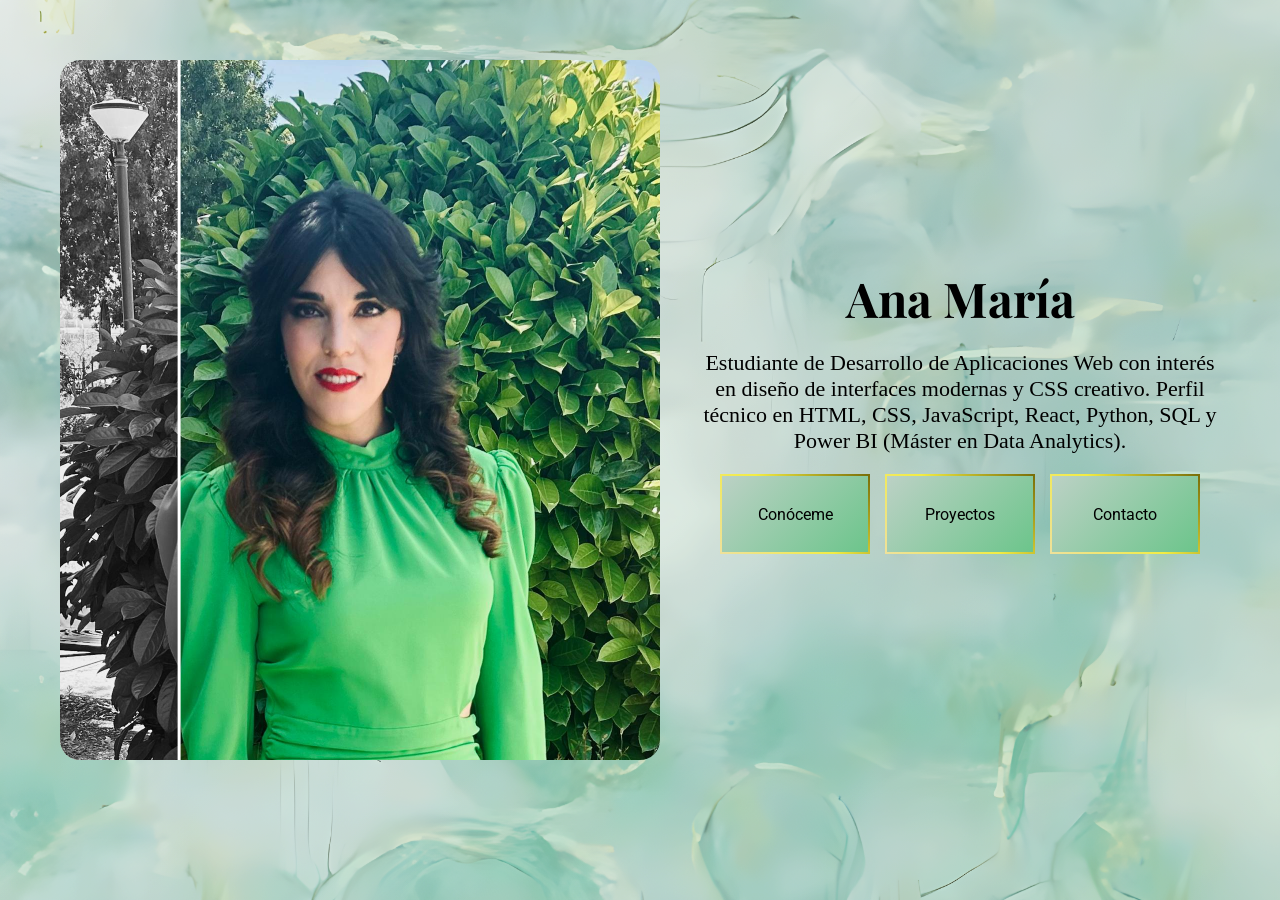
==== index.html @ 1379fe41 "my porfolio" ====
<!DOCTYPE html>
<html lang="es">
  <head>
    <meta charset="UTF-8" />
    <meta name="viewport" content="width=device-width, initial-scale=1.0" />
    <title>Mi Porfolio</title>

    <link rel="preconnect" href="https://fonts.googleapis.com" />
    <link
      href="https://fonts.googleapis.com/css2?family=Roboto:wght@400;700&family=Playfair+Display:wght@700&display=swap"
      rel="stylesheet"
    />

    <link
      rel="stylesheet"
      href="https://cdnjs.cloudflare.com/ajax/libs/font-awesome/6.5.0/css/all.min.css"
    />
    <link rel="stylesheet" href="css/style.css" />
  </head>
  <body>
    <section class="section home">
      <header>
        <div class="sub-header">
          <div class="img-wrapper">
            <img src="img/yo.jpeg" class="Ana-Maria" />
          </div>
          <div class="header-text">
            <h1>Ana María</h1>
            <p>
              Estudiante de Desarrollo de Aplicaciones Web con interés en diseño
              de interfaces modernas y CSS creativo. Perfil técnico en HTML,
              CSS, JavaScript, React, Python, SQL y Power BI (Máster en Data
              Analytics).
            </p>

            <div class="header-buttons">
             <a href="about.html" class="nav-button">Conóceme</a>
             <a href="projects.html" class="nav-button">Proyectos</a>
            <a href="contact.html" class="nav-button">Contacto</a>
            </div>

          </div>
        </div>
      </header>
    </section>

    

    
</html>
---- css/style.css ----
*{
    margin:0;
    padding: 0;
    box-sizing: border-box;
    
}

body {
  font-family: 'Roboto', sans-serif;
  background-image: url("../img/fondo.png");
  background-size: cover;
  background-repeat: no-repeat;
  background-position: center;
  
}

.section {
  display:block;    
  min-height: 100vh; 
  width: 100%;
  padding: 40px;
  box-sizing: border-box;
}

.home {
  position:relative;
  overflow: hidden;
  z-index: 0;      
}

.home::before {
  content: "";
  position: absolute;
  inset: 0;
  background: linear-gradient(120deg, #bcd1c5, #378f56, #91b68f);
  background-size: 300% 300%;
  mix-blend-mode: overlay;
  opacity: 0.3;
  animation: gradientMove 10s ease infinite;
  z-index:-1;
  pointer-events: none;
}

@keyframes gradientMove {
  0% { background-position: 0% 50%; }
  50% { background-position: 100% 50%; }
  100% { background-position: 0% 50%; }
}


.sub-header{
  min-height: 50vh;
  display: flex;
  flex-wrap: wrap;
  align-items: center;
  gap:40px;
  padding: 20px;
}

.img-wrapper {
  position: relative;
  width: 600px;
  height: 700px;
  border-radius: 20px;
  overflow: hidden;
  cursor: pointer;
}

.img-wrapper img {
  width: 100%;
  height: 100%;
  object-fit: cover;
  
}


.img-wrapper::before {
  content: "";
  position: absolute;
  top: 0;
  left: 0;
  width: 20%;       
  height: 100%;
  background-color: white; 
  mix-blend-mode: saturation; 
  filter: grayscale(100%);
  pointer-events: none; 
  z-index: 1;

 
}


.img-wrapper::after {
  content: "";
  position: absolute;
  top: 0;
  left: 20%;
  transform: translateX(-80%);
  width: 3px;
  height: 100%;
  background-color: white;
  z-index: 2;
  transition:left 0.5s ease;
}

.img-wrapper:hover::before {
  width: 80%; 
}

.img-wrapper:hover::after {
  left: 80%; 
}

.sub-header h1 {
  font-family: 'Playfair Display', serif;
  font-size: 3rem;
  margin-bottom: 20px;
  width: 100%;
  animation: titleAnimation 1.5s ease forwards;
  text-align: center;
}


.header-text{
    flex:1;
    display:flex;
    flex-direction: column;
    justify-content: center;
    align-items: center; 
}



@keyframes titleAnimation {
  from {
    opacity: 0;
    transform: translateY(20px);
  }
  to {
    opacity: 1;
    transform: translateY(0);
  }
}

.sub-header p{
    font-family:'Times New Roman', Times, serif;
    font-size: 22px;
    line-height: 26px;
    animation:pAnimation 1.5s ease forwards;
    text-align: center;
    
}

@keyframes pAnimation{
    from{
        opacity: 0;
        transform: translateY(20px);
    }

    to{
        opacity: 1;
        transform: translateY(0);
    }
}

.header-buttons{

  display: flex;
  justify-content: center; 
  gap: 15px;
  margin-top: 20px; 

}

.nav-button {
  width: 150px;
  height: 80px;
  border-radius: 6px;
  display: flex;
  align-items: center;
  justify-content: center;

  font-size: 16px;
  font-family: 'Roboto', sans-serif;

  text-decoration: none;
  color: #000;
  cursor: pointer;
  border: 2px solid rgb(169, 148, 24);
  border-image-slice: 1;
  border-image-source: linear-gradient(45deg, rgb(238, 225, 155), rgb(242, 236, 68), rgb(121, 110, 9));


  background: linear-gradient(135deg, #bcd1c5, #6cc58b);
  transition: background 0.3s ease, transform 0.2s ease;
}



.nav-button:hover {
  background: linear-gradient(135deg, #507050, #033116);
  transform: translateY(-4px);
}

.nav-button:active {
  transform: scale(0.97);
}

.nav-button:focus {
  outline: 3px solid #095c31;
}


.personal-information{
    width: 900px;
    margin:0 auto
}

.personal-information h2{
    text-align: center;
    font-size: 40px;
    

}

.personal-information p{
    display:flex;
    justify-content: center;
    text-align: justify;
    font-family: system-ui, -apple-system, BlinkMacSystemFont, 'Segoe UI', Roboto, Oxygen, Ubuntu, Cantarell, 'Open Sans', 'Helvetica Neue', sans-serif;
    font-size: 22px;
    line-height: 34px;


}


 
 .lenguage {
  width: 100%;
  overflow: hidden;     
  padding: 20px 0;
  margin-top: 30px;
 
 
}

.scroll {
  display: flex;
  width: max-content;     
  gap: 40px;
  animation: scroll 15s linear infinite; 
}

.scroll img {
  width: 80px;
  height: 80px;
  flex-shrink: 0; 
  border-radius: 6px;        
}

@keyframes scroll {
  0% {
    transform: translateX(0);        
  }
  100% {
    transform: translateX(-50%);      
  }
}

.cards{
    display:flex;
    flex-wrap: wrap;
    gap:30px;
    justify-content: center;
    
   
}



.projects h2{
    text-align: center;
    font-size: 40px;
}

.projects h3 {
  text-align: center;
  font-family: 'Playfair Display', serif;
}

.cards button {
  display: flex;
  flex-direction: column;
  align-items: center;
  width: 250px;
  margin-top: 50px; 
  border: 1px solid rgb(224, 232, 114);
  border-radius: 16px;
  background:linear-gradient(135deg,
    rgb(232, 245, 236),
    rgb(194, 245, 210));
  padding:1.5rem;
  cursor:pointer;

  animation: fadeUp 1s ease forwards, gradientMove 6s ease infinite;
  transition: transform 0.4s ease, box-shadow 0.4s ease;

}

@keyframes fadeUp {
  from {
    opacity: 0;
    transform: translateY(40px);
  }
  to {
    opacity: 1;
    transform: translateY(0);
  }
}

@keyframes gradientMove {
  0% {
    background-position: 0% 50%;
  }
  50% {
    background-position: 100% 50%;
  }
  100% {
    background-position: 0% 50%;
  }
}

.cards button:hover {
  transform: translateY(-10px);
  box-shadow: 0 20px 40px rgba(0, 0, 0, 1);
  background: linear-gradient(135deg, #bcd1c5, #a0d6b5, #378f56);
}

.cards button:hover i {
  color: gold;
  transform: rotate(15deg) scale(1.2);
  transition: transform 0.3s ease, color 0.3s ease;
}


.cards button:active {
  transform: scale(1.25);
}

.cards button:focus {
  outline: 3px solid #e5ebea;
}


.cards button:nth-child(1),
.cards button:nth-child(2),
.cards button:nth-child(3),
.cards button:nth-child(4){
  border-color: #09230a;
}

.projects img{
    width: 150px;
    height: 150px;
    align-items: center;
    margin:20px 0;
    border-radius: 8px;
    object-fit: cover;

}
.cards article i {
  font-size: 2rem;
  
  margin-bottom: 1rem;
}

.card-game i, 
.card-porfolio i, 
.card-web i,
.card-powerbi i{
    display: inline-block;
    color:#1e1f1e;
    font-size: 2rem;
}



.information-game h3, 
.information-porfolio h3, 
.information-web h3,
.information-powerbi h3 {
    font-size: 1.5rem;
    padding:3px
}

.information-game p, 
.information-porfolio p, 
.information-web p,
.information-powerbi p {
    font-size: 1rem;
    padding:3px
}

.information-game a,
.information-porfolio a,
.information-web a,
.information-powerbi a {
    font-size: 1rem;
    color:rgb(211, 226, 215);
    text-decoration: none;
    cursor: pointer;
    margin-top: 0.8rem; 
    display: inline-block; 
}

.information-game a:focus,
.information-porfolio a:focus, 
.information-web a:focus,
.information-powerbi a:focus{
    color:black;
    transition: color 0.3s ease;
}

.header-buttons button {
    margin-top: 50px; 
}



.contact {
    display: flex;
    flex-direction: column;
    align-items: center;
    text-align: center;
    min-height: 100vh;
    gap: 20px;
    padding: 50px 20px;
    animation: fadeUp 1s ease forwards;
}

@keyframes fadeUp {
    from {
        opacity: 0;
        transform: translateY(40px);
    }
    to {
        opacity: 1;
        transform: translateY(0);
    }
}

.contact h2{
    font-size: 60px;
    color:#09230a
}

.contacts-links {
    display: flex;
    flex-direction: column;
    align-items: center;
    gap: 15px;
    animation: fadeUp 1s ease forwards;
    animation-delay: 0.2s;
    margin-top:40px
}

.contacts-links a {
    font-size: 1.2rem;
    color: #1e1f1e;
    text-decoration: none;
    font-size: 40px;
    padding: 20px;
    display: flex;
    align-items: center;
    gap: 10px;
    transition: color 0.3s ease, transform 0.3s ease;
}

.contacts-links a:hover {
    color: #85ba84;
    transform: translateX(5px);
}

.header-buttons button {
    margin-top: 30px;
    padding: 0.8rem 2rem;
    border-radius: 8px;
    background-color: #38423d;
    border: none;
    cursor: pointer;
    transition: transform 0.3s ease, box-shadow 0.3s ease, background-color 0.3s ease;
    animation: fadeUp 1s ease forwards;
    animation-delay: 0.4s;
}

.header-buttons button:hover {
    transform: translateY(-5px);
    box-shadow: 0 10px 20px rgba(0,0,0,0.2);
    background-color: #00e0b3;
}



@media (max-width: 900px) {
  .contact {
    padding: 40px 20px;
    justify-content: center;
  }

  .contact h2 {
    font-size: 2.5rem;
  }

  .contacts-links {
    gap: 20px;
  }

  .contacts-links a {
    font-size: 1.2rem;
    padding: 10px;
  }

  .header-buttons button {
    width: 80%;
    max-width: 300px;
    height: auto;
    padding: 15px;
    font-size: 1rem;
  }
}
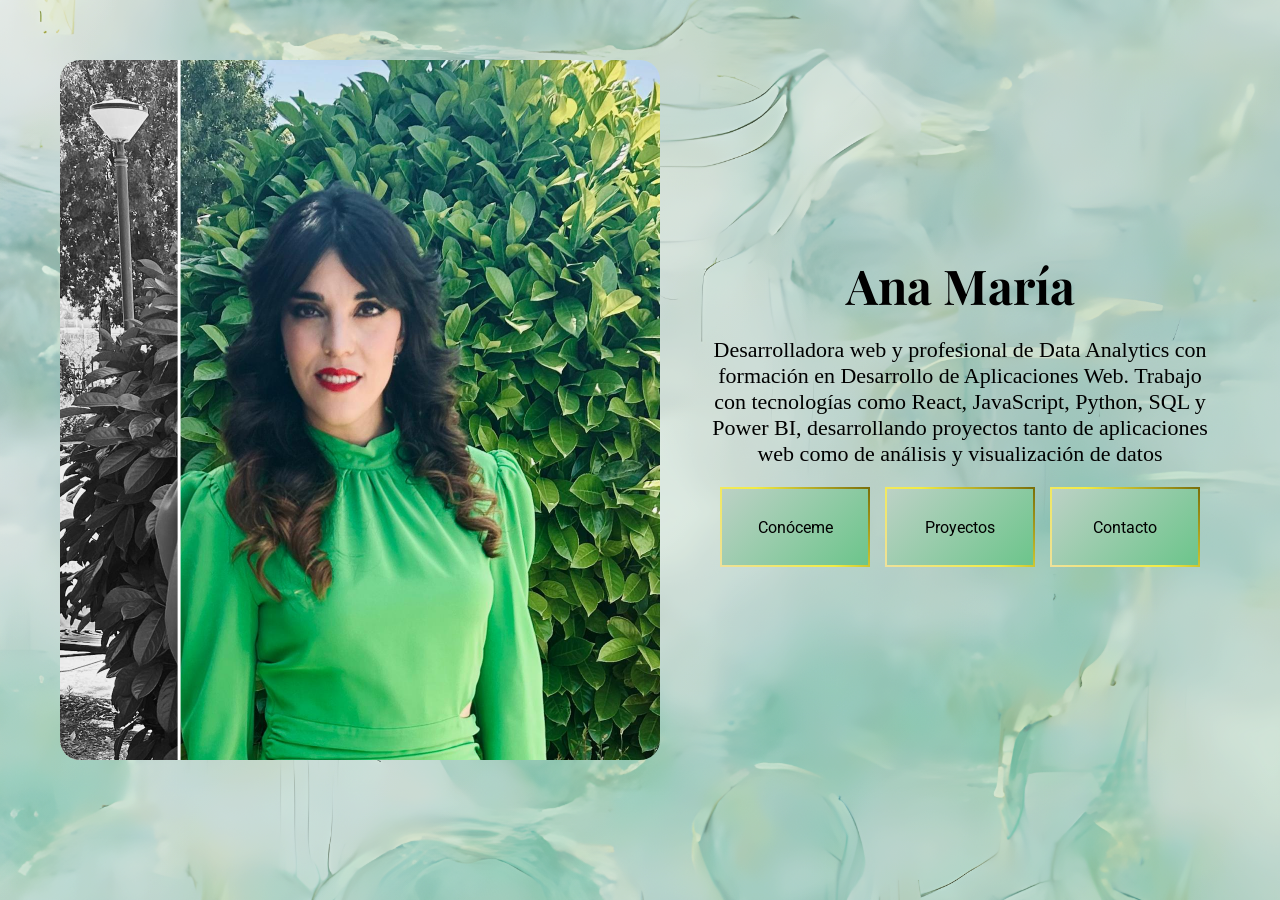
==== commit f22d9b3a: "Update portolio introduction Updated the title and description in index.html to reflect the new prof" ====
--- a/index.html
+++ b/index.html
@@ -3,7 +3,7 @@
   <head>
     <meta charset="UTF-8" />
     <meta name="viewport" content="width=device-width, initial-scale=1.0" />
-    <title>Mi Porfolio</title>
+    <title><title>Ana María Gutiérrez | Web Developer & Data Analyst</title></title>
 
     <link rel="preconnect" href="https://fonts.googleapis.com" />
     <link
@@ -27,10 +27,12 @@
           <div class="header-text">
             <h1>Ana María</h1>
             <p>
-              Estudiante de Desarrollo de Aplicaciones Web con interés en diseño
-              de interfaces modernas y CSS creativo. Perfil técnico en HTML,
-              CSS, JavaScript, React, Python, SQL y Power BI (Máster en Data
-              Analytics).
+              <p>
+                Desarrolladora web y profesional de Data Analytics con formación en
+                Desarrollo de Aplicaciones Web. Trabajo con tecnologías como React,
+                JavaScript, Python, SQL y Power BI, desarrollando proyectos tanto de
+                aplicaciones web como de análisis y visualización de datos
+              
             </p>
 
             <div class="header-buttons">
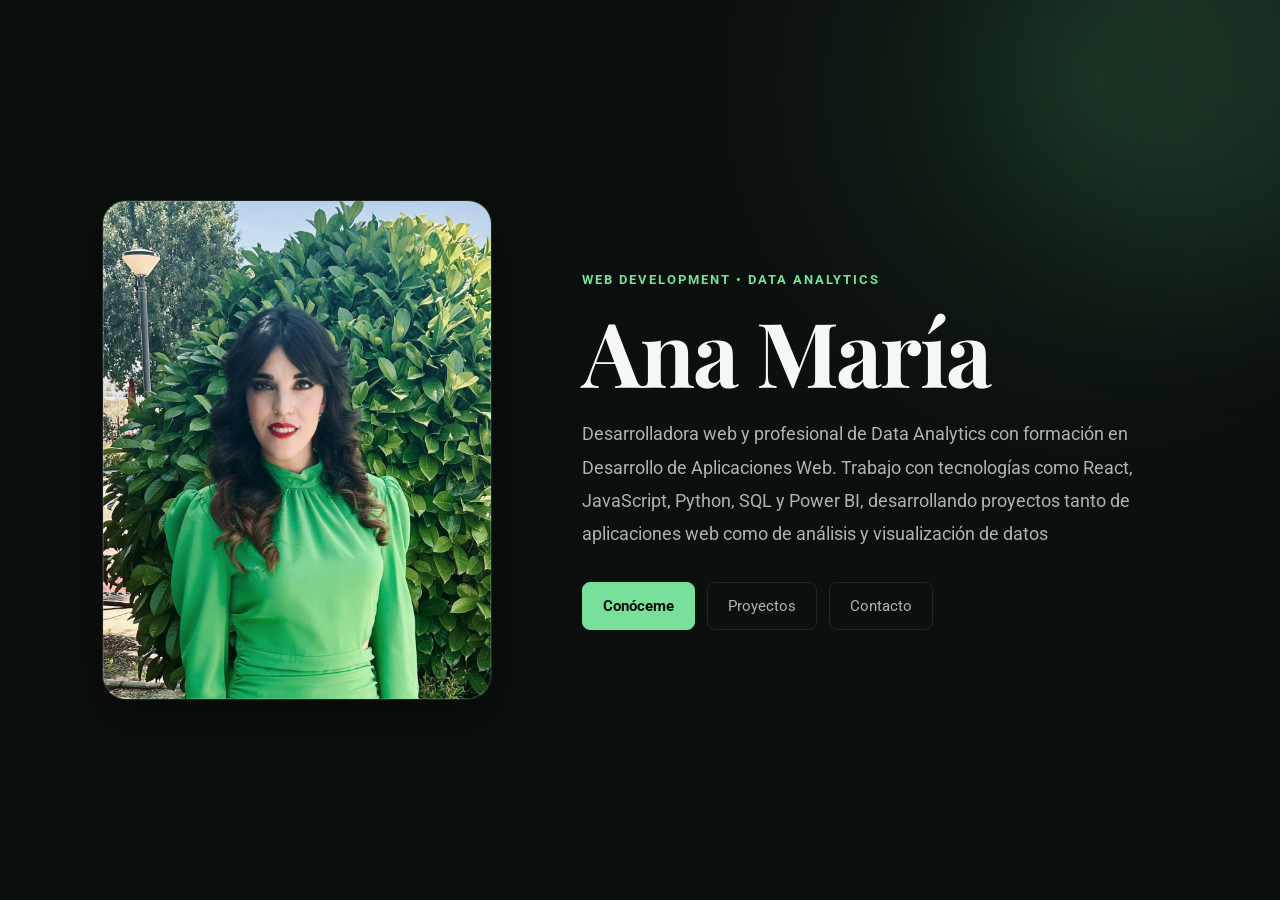
==== commit 1248a792: "Trigger GitHub Pages deployment" ====
--- a/index.html
+++ b/index.html
@@ -3,7 +3,7 @@
   <head>
     <meta charset="UTF-8" />
     <meta name="viewport" content="width=device-width, initial-scale=1.0" />
-    <title><title>Ana María Gutiérrez | Web Developer & Data Analyst</title></title>
+    <title><title>Ana María Gutiérrez | Web Developer & Data Analyst </title></title>
 
     <link rel="preconnect" href="https://fonts.googleapis.com" />
     <link
--- a/css/style.css
+++ b/css/style.css
@@ -1,534 +1,877 @@
-*{
-    margin:0;
-    padding: 0;
-    box-sizing: border-box;
-    
+/* ================================
+   GENERAL
+================================ */
+
+* {
+  margin: 0;
+  padding: 0;
+  box-sizing: border-box;
+}
+
+:root {
+  --background: #0b0f0d;
+  --background-soft: #111713;
+  --card: #151c18;
+
+  --text: #f5f7f5;
+  --text-soft: #aab5ae;
+
+  --green: #78e09b;
+  --green-dark: #46b86c;
+
+  --border: rgba(255, 255, 255, 0.09);
+
+  --shadow: 0 20px 50px rgba(0, 0, 0, 0.35);
+}
+
+html {
+  scroll-behavior: smooth;
 }
 
 body {
-  font-family: 'Roboto', sans-serif;
-  background-image: url("../img/fondo.png");
-  background-size: cover;
-  background-repeat: no-repeat;
-  background-position: center;
-  
-}
+  font-family: "Roboto", sans-serif;
+
+  background:
+    radial-gradient(
+      circle at 85% 10%,
+      rgba(76, 190, 112, 0.12),
+      transparent 28%
+    ),
+    var(--background);
+
+  color: var(--text);
+
+  line-height: 1.6;
+}
+
+
+/* ================================
+   GENERAL SECTIONS
+================================ */
 
 .section {
-  display:block;    
-  min-height: 100vh; 
   width: 100%;
-  padding: 40px;
-  box-sizing: border-box;
-}
+  min-height: 100vh;
+
+  padding: 80px 8%;
+}
+
+
+/* ================================
+   NAVIGATION
+================================ */
+
+.main-header {
+  width: 100%;
+
+  padding: 22px 8%;
+
+  background: rgba(11, 15, 13, 0.92);
+
+  backdrop-filter: blur(12px);
+
+  border-bottom: 1px solid var(--border);
+
+  position: sticky;
+
+  top: 0;
+
+  z-index: 100;
+}
+
+
+.header-buttons {
+  display: flex;
+
+  justify-content: center;
+  align-items: center;
+
+  flex-wrap: wrap;
+
+  gap: 12px;
+
+  margin-top: 30px;
+}
+
+
+.main-header .header-buttons {
+  margin-top: 0;
+}
+
+
+.nav-button {
+  display: inline-flex;
+
+  align-items: center;
+  justify-content: center;
+
+  padding: 11px 20px;
+
+  border: 1px solid var(--border);
+
+  border-radius: 8px;
+
+  background: transparent;
+
+  color: var(--text-soft);
+
+  font-size: 0.95rem;
+
+  text-decoration: none;
+
+  transition:
+    color 0.2s ease,
+    background 0.2s ease,
+    border-color 0.2s ease,
+    transform 0.2s ease;
+}
+
+
+.nav-button:hover {
+  color: #08100b;
+
+  background: var(--green);
+
+  border-color: var(--green);
+
+  transform: translateY(-2px);
+}
+
+
+/* ================================
+   HOME / HERO
+================================ */
 
 .home {
-  position:relative;
+  display: flex;
+
+  align-items: center;
+
+  position: relative;
+
   overflow: hidden;
-  z-index: 0;      
-}
+}
+
 
 .home::before {
   content: "";
+
   position: absolute;
+
+  width: 450px;
+  height: 450px;
+
+  right: -180px;
+  top: -180px;
+
+  background: rgba(120, 224, 155, 0.10);
+
+  filter: blur(80px);
+
+  border-radius: 50%;
+
+  pointer-events: none;
+}
+
+
+.sub-header {
+  width: 100%;
+  max-width: 1250px;
+
+  min-height: 75vh;
+
+  margin: auto;
+
+  display: grid;
+
+  grid-template-columns: 400px 1fr;
+
+  align-items: center;
+
+  gap: 80px;
+}
+
+
+/* ================================
+   PROFILE IMAGE
+================================ */
+
+.img-wrapper {
+  width: 100%;
+  max-width: 390px;
+
+  height: 500px;
+
+  border-radius: 24px;
+
+  overflow: hidden;
+
+  position: relative;
+
+  border: 1px solid var(--border);
+
+  box-shadow: var(--shadow);
+}
+
+
+.img-wrapper::before {
+  content: "";
+
+  position: absolute;
+
   inset: 0;
-  background: linear-gradient(120deg, #bcd1c5, #378f56, #91b68f);
-  background-size: 300% 300%;
-  mix-blend-mode: overlay;
-  opacity: 0.3;
-  animation: gradientMove 10s ease infinite;
-  z-index:-1;
+
+  border: 1px solid rgba(120, 224, 155, 0.22);
+
+  border-radius: 24px;
+
+  z-index: 2;
+
   pointer-events: none;
 }
 
-@keyframes gradientMove {
-  0% { background-position: 0% 50%; }
-  50% { background-position: 100% 50%; }
-  100% { background-position: 0% 50%; }
-}
-
-
-.sub-header{
-  min-height: 50vh;
-  display: flex;
-  flex-wrap: wrap;
-  align-items: center;
-  gap:40px;
-  padding: 20px;
-}
-
-.img-wrapper {
-  position: relative;
-  width: 600px;
-  height: 700px;
-  border-radius: 20px;
-  overflow: hidden;
-  cursor: pointer;
-}
+
+.img-wrapper::after {
+  display: none;
+}
+
 
 .img-wrapper img {
   width: 100%;
   height: 100%;
+
   object-fit: cover;
-  
-}
-
-
-.img-wrapper::before {
+
+  filter: saturate(0.85) contrast(1.03);
+}
+
+
+/* ================================
+   HERO TEXT
+================================ */
+
+.header-text {
+  display: flex;
+
+  flex-direction: column;
+
+  align-items: flex-start;
+
+  justify-content: center;
+}
+
+
+.header-text::before {
+  content: "WEB DEVELOPMENT  •  DATA ANALYTICS";
+
+  margin-bottom: 18px;
+
+  color: var(--green);
+
+  font-size: 0.8rem;
+
+  font-weight: 700;
+
+  letter-spacing: 2px;
+}
+
+
+.sub-header h1 {
+  width: auto;
+
+  margin-bottom: 24px;
+
+  font-family: "Playfair Display", serif;
+
+  font-size: clamp(3.5rem, 7vw, 6rem);
+
+  line-height: 0.95;
+
+  letter-spacing: -2px;
+
+  color: var(--text);
+
+  text-align: left;
+
+  animation: none;
+}
+
+
+.sub-header p {
+  max-width: 700px;
+
+  font-family: "Roboto", sans-serif;
+
+  font-size: 1.15rem;
+
+  line-height: 1.8;
+
+  color: var(--text-soft);
+
+  text-align: left;
+
+  animation: none;
+}
+
+
+.header-text .header-buttons {
+  justify-content: flex-start;
+
+  margin-top: 32px;
+}
+
+
+.header-text .nav-button:first-child {
+  background: var(--green);
+
+  color: #071009;
+
+  border-color: var(--green);
+
+  font-weight: 700;
+}
+
+
+.header-text .nav-button:first-child:hover {
+  background: var(--green-dark);
+}
+
+
+/* ================================
+   SECTION TITLES
+================================ */
+
+.personal-information h2,
+.projects h2,
+.contact h2 {
+  margin-bottom: 45px;
+
+  font-family: "Playfair Display", serif;
+
+  font-size: clamp(2.7rem, 5vw, 4.5rem);
+
+  line-height: 1;
+
+  color: var(--text);
+
+  text-align: center;
+}
+
+
+.personal-information h2::after,
+.projects h2::after,
+.contact h2::after {
   content: "";
-  position: absolute;
-  top: 0;
-  left: 0;
-  width: 20%;       
-  height: 100%;
-  background-color: white; 
-  mix-blend-mode: saturation; 
-  filter: grayscale(100%);
-  pointer-events: none; 
-  z-index: 1;
-
- 
-}
-
-
-.img-wrapper::after {
-  content: "";
-  position: absolute;
-  top: 0;
-  left: 20%;
-  transform: translateX(-80%);
-  width: 3px;
-  height: 100%;
-  background-color: white;
-  z-index: 2;
-  transition:left 0.5s ease;
-}
-
-.img-wrapper:hover::before {
-  width: 80%; 
-}
-
-.img-wrapper:hover::after {
-  left: 80%; 
-}
-
-.sub-header h1 {
-  font-family: 'Playfair Display', serif;
-  font-size: 3rem;
-  margin-bottom: 20px;
+
+  display: block;
+
+  width: 55px;
+  height: 3px;
+
+  margin: 18px auto 0;
+
+  border-radius: 10px;
+
+  background: var(--green);
+}
+
+
+/* ================================
+   ABOUT
+================================ */
+
+.personal-information {
   width: 100%;
-  animation: titleAnimation 1.5s ease forwards;
-  text-align: center;
-}
-
-
-.header-text{
-    flex:1;
-    display:flex;
-    flex-direction: column;
-    justify-content: center;
-    align-items: center; 
-}
-
-
-
-@keyframes titleAnimation {
+
+  max-width: 1000px;
+
+  margin: auto;
+}
+
+
+.personal-information p {
+  display: block;
+
+  padding: 40px;
+
+  border: 1px solid var(--border);
+
+  border-radius: 18px;
+
+  background: var(--card);
+
+  box-shadow: var(--shadow);
+
+  color: var(--text-soft);
+
+  font-size: 1.05rem;
+
+  line-height: 2;
+
+  text-align: left;
+}
+
+
+/* ================================
+   TECHNOLOGIES
+================================ */
+
+.lenguage {
+  width: 100%;
+
+  overflow: hidden;
+
+  margin-top: 50px;
+
+  padding: 30px 0;
+
+  border-top: 1px solid var(--border);
+
+  border-bottom: 1px solid var(--border);
+}
+
+
+.scroll {
+  display: flex;
+
+  align-items: center;
+
+  width: max-content;
+
+  gap: 55px;
+
+  animation: scroll 28s linear infinite;
+}
+
+
+.scroll img {
+  width: 60px;
+  height: 60px;
+
+  flex-shrink: 0;
+
+  object-fit: contain;
+
+  border-radius: 8px;
+
+  filter: grayscale(35%);
+
+  opacity: 0.8;
+
+  transition:
+    filter 0.2s ease,
+    opacity 0.2s ease,
+    transform 0.2s ease;
+}
+
+
+.scroll img:hover {
+  filter: grayscale(0%);
+
+  opacity: 1;
+
+  transform: scale(1.12);
+}
+
+
+@keyframes scroll {
+
   from {
-    opacity: 0;
-    transform: translateY(20px);
-  }
+    transform: translateX(0);
+  }
+
   to {
-    opacity: 1;
-    transform: translateY(0);
-  }
-}
-
-.sub-header p{
-    font-family:'Times New Roman', Times, serif;
-    font-size: 22px;
-    line-height: 26px;
-    animation:pAnimation 1.5s ease forwards;
-    text-align: center;
-    
-}
-
-@keyframes pAnimation{
-    from{
-        opacity: 0;
-        transform: translateY(20px);
-    }
-
-    to{
-        opacity: 1;
-        transform: translateY(0);
-    }
-}
-
-.header-buttons{
-
-  display: flex;
-  justify-content: center; 
-  gap: 15px;
-  margin-top: 20px; 
-
-}
-
-.nav-button {
-  width: 150px;
-  height: 80px;
-  border-radius: 6px;
-  display: flex;
+    transform: translateX(-50%);
+  }
+
+}
+
+
+/* ================================
+   PROJECTS
+================================ */
+
+.projects {
+  max-width: 1350px;
+
+  margin: auto;
+}
+
+
+.cards {
+  display: grid;
+
+  grid-template-columns: repeat(2, minmax(0, 1fr));
+
+  gap: 30px;
+
+  margin-top: 55px;
+}
+
+
+.card-game,
+.card-porfolio,
+.card-web,
+.card-powerbi {
+  overflow: hidden;
+
+  position: relative;
+
+  border: 1px solid var(--border);
+
+  border-radius: 18px;
+
+  background: var(--card);
+
+  box-shadow: var(--shadow);
+
+  transition:
+    transform 0.25s ease,
+    border-color 0.25s ease,
+    box-shadow 0.25s ease;
+}
+
+
+.card-game:hover,
+.card-porfolio:hover,
+.card-web:hover,
+.card-powerbi:hover {
+  transform: translateY(-7px);
+
+  border-color: rgba(120, 224, 155, 0.4);
+
+  box-shadow:
+    0 25px 55px rgba(0, 0, 0, 0.45),
+    0 0 25px rgba(120, 224, 155, 0.05);
+}
+
+
+.projects img {
+  width: 100%;
+
+  height: 250px;
+
+  margin: 0;
+
+  border-radius: 0;
+
+  object-fit: cover;
+
+  opacity: 0.85;
+
+  transition:
+    opacity 0.25s ease,
+    transform 0.4s ease;
+}
+
+
+.card-game:hover img,
+.card-porfolio:hover img,
+.card-web:hover img,
+.card-powerbi:hover img {
+  opacity: 1;
+
+  transform: scale(1.02);
+}
+
+
+/* ================================
+   PROJECT INFORMATION
+================================ */
+
+.information-game,
+.information-porfolio,
+.information-web,
+.information-powerbi {
+  padding: 30px;
+}
+
+
+.card-game i,
+.card-porfolio i,
+.card-web i,
+.card-powerbi i {
+  display: inline-flex;
+
   align-items: center;
   justify-content: center;
 
-  font-size: 16px;
-  font-family: 'Roboto', sans-serif;
-
-  text-decoration: none;
-  color: #000;
-  cursor: pointer;
-  border: 2px solid rgb(169, 148, 24);
-  border-image-slice: 1;
-  border-image-source: linear-gradient(45deg, rgb(238, 225, 155), rgb(242, 236, 68), rgb(121, 110, 9));
-
-
-  background: linear-gradient(135deg, #bcd1c5, #6cc58b);
-  transition: background 0.3s ease, transform 0.2s ease;
-}
-
-
-
-.nav-button:hover {
-  background: linear-gradient(135deg, #507050, #033116);
-  transform: translateY(-4px);
-}
-
-.nav-button:active {
-  transform: scale(0.97);
-}
-
-.nav-button:focus {
-  outline: 3px solid #095c31;
-}
-
-
-.personal-information{
-    width: 900px;
-    margin:0 auto
-}
-
-.personal-information h2{
-    text-align: center;
-    font-size: 40px;
-    
-
-}
-
-.personal-information p{
-    display:flex;
-    justify-content: center;
-    text-align: justify;
-    font-family: system-ui, -apple-system, BlinkMacSystemFont, 'Segoe UI', Roboto, Oxygen, Ubuntu, Cantarell, 'Open Sans', 'Helvetica Neue', sans-serif;
-    font-size: 22px;
-    line-height: 34px;
-
-
-}
-
-
- 
- .lenguage {
-  width: 100%;
-  overflow: hidden;     
-  padding: 20px 0;
-  margin-top: 30px;
- 
- 
-}
-
-.scroll {
-  display: flex;
-  width: max-content;     
-  gap: 40px;
-  animation: scroll 15s linear infinite; 
-}
-
-.scroll img {
-  width: 80px;
-  height: 80px;
-  flex-shrink: 0; 
-  border-radius: 6px;        
-}
-
-@keyframes scroll {
-  0% {
-    transform: translateX(0);        
-  }
-  100% {
-    transform: translateX(-50%);      
-  }
-}
-
-.cards{
-    display:flex;
-    flex-wrap: wrap;
-    gap:30px;
-    justify-content: center;
-    
-   
-}
-
-
-
-.projects h2{
-    text-align: center;
-    font-size: 40px;
-}
-
-.projects h3 {
-  text-align: center;
-  font-family: 'Playfair Display', serif;
-}
-
-.cards button {
-  display: flex;
-  flex-direction: column;
-  align-items: center;
-  width: 250px;
-  margin-top: 50px; 
-  border: 1px solid rgb(224, 232, 114);
-  border-radius: 16px;
-  background:linear-gradient(135deg,
-    rgb(232, 245, 236),
-    rgb(194, 245, 210));
-  padding:1.5rem;
-  cursor:pointer;
-
-  animation: fadeUp 1s ease forwards, gradientMove 6s ease infinite;
-  transition: transform 0.4s ease, box-shadow 0.4s ease;
-
-}
-
-@keyframes fadeUp {
-  from {
-    opacity: 0;
-    transform: translateY(40px);
-  }
-  to {
-    opacity: 1;
-    transform: translateY(0);
-  }
-}
-
-@keyframes gradientMove {
-  0% {
-    background-position: 0% 50%;
-  }
-  50% {
-    background-position: 100% 50%;
-  }
-  100% {
-    background-position: 0% 50%;
-  }
-}
-
-.cards button:hover {
-  transform: translateY(-10px);
-  box-shadow: 0 20px 40px rgba(0, 0, 0, 1);
-  background: linear-gradient(135deg, #bcd1c5, #a0d6b5, #378f56);
-}
-
-.cards button:hover i {
-  color: gold;
-  transform: rotate(15deg) scale(1.2);
-  transition: transform 0.3s ease, color 0.3s ease;
-}
-
-
-.cards button:active {
-  transform: scale(1.25);
-}
-
-.cards button:focus {
-  outline: 3px solid #e5ebea;
-}
-
-
-.cards button:nth-child(1),
-.cards button:nth-child(2),
-.cards button:nth-child(3),
-.cards button:nth-child(4){
-  border-color: #09230a;
-}
-
-.projects img{
-    width: 150px;
-    height: 150px;
-    align-items: center;
-    margin:20px 0;
-    border-radius: 8px;
-    object-fit: cover;
-
-}
-.cards article i {
-  font-size: 2rem;
-  
-  margin-bottom: 1rem;
-}
-
-.card-game i, 
-.card-porfolio i, 
-.card-web i,
-.card-powerbi i{
-    display: inline-block;
-    color:#1e1f1e;
-    font-size: 2rem;
-}
-
-
-
-.information-game h3, 
-.information-porfolio h3, 
+  width: 42px;
+  height: 42px;
+
+  margin-bottom: 18px;
+
+  border-radius: 10px;
+
+  background: rgba(120, 224, 155, 0.10);
+
+  color: var(--green);
+
+  font-size: 1.3rem;
+}
+
+
+.information-game h3,
+.information-porfolio h3,
 .information-web h3,
 .information-powerbi h3 {
-    font-size: 1.5rem;
-    padding:3px
-}
-
-.information-game p, 
-.information-porfolio p, 
+  margin-bottom: 12px;
+
+  font-family: "Playfair Display", serif;
+
+  font-size: 1.7rem;
+
+  color: var(--text);
+
+  text-align: left;
+}
+
+
+.information-game p,
+.information-porfolio p,
 .information-web p,
 .information-powerbi p {
-    font-size: 1rem;
-    padding:3px
-}
+  min-height: 75px;
+
+  margin-bottom: 22px;
+
+  color: var(--text-soft);
+
+  font-size: 1rem;
+
+  line-height: 1.7;
+}
+
 
 .information-game a,
 .information-porfolio a,
 .information-web a,
 .information-powerbi a {
+  display: inline-flex;
+
+  align-items: center;
+  justify-content: center;
+
+  padding: 10px 18px;
+
+  border: 1px solid var(--green);
+
+  border-radius: 8px;
+
+  color: var(--green);
+
+  font-size: 0.95rem;
+
+  font-weight: 600;
+
+  text-decoration: none;
+
+  transition:
+    background 0.2s ease,
+    color 0.2s ease,
+    transform 0.2s ease;
+}
+
+
+.information-game a:hover,
+.information-porfolio a:hover,
+.information-web a:hover,
+.information-powerbi a:hover {
+  background: var(--green);
+
+  color: #071009;
+
+  transform: translateY(-2px);
+}
+
+
+/* ================================
+   CONTACT
+================================ */
+
+.contact {
+  display: flex;
+
+  flex-direction: column;
+
+  align-items: center;
+  justify-content: center;
+
+  min-height: calc(100vh - 90px);
+
+  text-align: center;
+}
+
+
+.contacts-links {
+  width: 100%;
+
+  max-width: 750px;
+
+  display: grid;
+
+  grid-template-columns: repeat(2, 1fr);
+
+  gap: 18px;
+
+  margin-top: 10px;
+}
+
+
+.contacts-links a {
+  min-height: 110px;
+
+  display: flex;
+
+  align-items: center;
+  justify-content: center;
+
+  gap: 12px;
+
+  padding: 25px;
+
+  border: 1px solid var(--border);
+
+  border-radius: 14px;
+
+  background: var(--card);
+
+  color: var(--text);
+
+  font-size: 1rem;
+
+  text-decoration: none;
+
+  transition:
+    border-color 0.2s ease,
+    transform 0.2s ease,
+    color 0.2s ease;
+}
+
+
+.contacts-links a i {
+  color: var(--green);
+
+  font-size: 1.5rem;
+}
+
+
+.contacts-links a:hover {
+  border-color: var(--green);
+
+  color: var(--green);
+
+  transform: translateY(-4px);
+}
+
+
+/* ================================
+   RESPONSIVE
+================================ */
+
+@media (max-width: 950px) {
+
+  .section {
+    padding: 60px 6%;
+  }
+
+  .sub-header {
+    grid-template-columns: 1fr;
+
+    gap: 45px;
+
+    padding-top: 30px;
+  }
+
+  .img-wrapper {
+    max-width: 330px;
+
+    height: 420px;
+
+    margin: auto;
+  }
+
+  .header-text {
+    align-items: center;
+  }
+
+  .header-text::before {
+    text-align: center;
+  }
+
+  .sub-header h1,
+  .sub-header p {
+    text-align: center;
+  }
+
+  .header-text .header-buttons {
+    justify-content: center;
+  }
+
+  .cards {
+    grid-template-columns: 1fr;
+  }
+
+  .projects img {
+    height: 230px;
+  }
+
+}
+
+
+@media (max-width: 650px) {
+
+  .section {
+    padding: 45px 20px;
+  }
+
+  .main-header {
+    padding: 14px 18px;
+  }
+
+  .main-header .header-buttons {
+    gap: 7px;
+  }
+
+  .nav-button {
+    padding: 9px 12px;
+
+    font-size: 0.82rem;
+  }
+
+  .img-wrapper {
+    max-width: 270px;
+
+    height: 350px;
+  }
+
+  .sub-header h1 {
+    font-size: 3.2rem;
+  }
+
+  .sub-header p {
     font-size: 1rem;
-    color:rgb(211, 226, 215);
-    text-decoration: none;
-    cursor: pointer;
-    margin-top: 0.8rem; 
-    display: inline-block; 
-}
-
-.information-game a:focus,
-.information-porfolio a:focus, 
-.information-web a:focus,
-.information-powerbi a:focus{
-    color:black;
-    transition: color 0.3s ease;
-}
-
-.header-buttons button {
-    margin-top: 50px; 
-}
-
-
-
-.contact {
-    display: flex;
-    flex-direction: column;
-    align-items: center;
-    text-align: center;
-    min-height: 100vh;
-    gap: 20px;
-    padding: 50px 20px;
-    animation: fadeUp 1s ease forwards;
-}
-
-@keyframes fadeUp {
-    from {
-        opacity: 0;
-        transform: translateY(40px);
-    }
-    to {
-        opacity: 1;
-        transform: translateY(0);
-    }
-}
-
-.contact h2{
-    font-size: 60px;
-    color:#09230a
-}
-
-.contacts-links {
-    display: flex;
-    flex-direction: column;
-    align-items: center;
-    gap: 15px;
-    animation: fadeUp 1s ease forwards;
-    animation-delay: 0.2s;
-    margin-top:40px
-}
-
-.contacts-links a {
-    font-size: 1.2rem;
-    color: #1e1f1e;
-    text-decoration: none;
-    font-size: 40px;
-    padding: 20px;
-    display: flex;
-    align-items: center;
-    gap: 10px;
-    transition: color 0.3s ease, transform 0.3s ease;
-}
-
-.contacts-links a:hover {
-    color: #85ba84;
-    transform: translateX(5px);
-}
-
-.header-buttons button {
-    margin-top: 30px;
-    padding: 0.8rem 2rem;
-    border-radius: 8px;
-    background-color: #38423d;
-    border: none;
-    cursor: pointer;
-    transition: transform 0.3s ease, box-shadow 0.3s ease, background-color 0.3s ease;
-    animation: fadeUp 1s ease forwards;
-    animation-delay: 0.4s;
-}
-
-.header-buttons button:hover {
-    transform: translateY(-5px);
-    box-shadow: 0 10px 20px rgba(0,0,0,0.2);
-    background-color: #00e0b3;
-}
-
-
-
-@media (max-width: 900px) {
-  .contact {
-    padding: 40px 20px;
-    justify-content: center;
-  }
-
-  .contact h2 {
-    font-size: 2.5rem;
+  }
+
+  .personal-information p {
+    padding: 26px;
+
+    font-size: 1rem;
+
+    line-height: 1.8;
+  }
+
+  .scroll {
+    gap: 30px;
+  }
+
+  .scroll img {
+    width: 48px;
+    height: 48px;
   }
 
   .contacts-links {
-    gap: 20px;
-  }
-
-  .contacts-links a {
-    font-size: 1.2rem;
-    padding: 10px;
-  }
-
-  .header-buttons button {
-    width: 80%;
-    max-width: 300px;
-    height: auto;
-    padding: 15px;
-    font-size: 1rem;
-  }
-}
-
-
+    grid-template-columns: 1fr;
+  }
+
+}
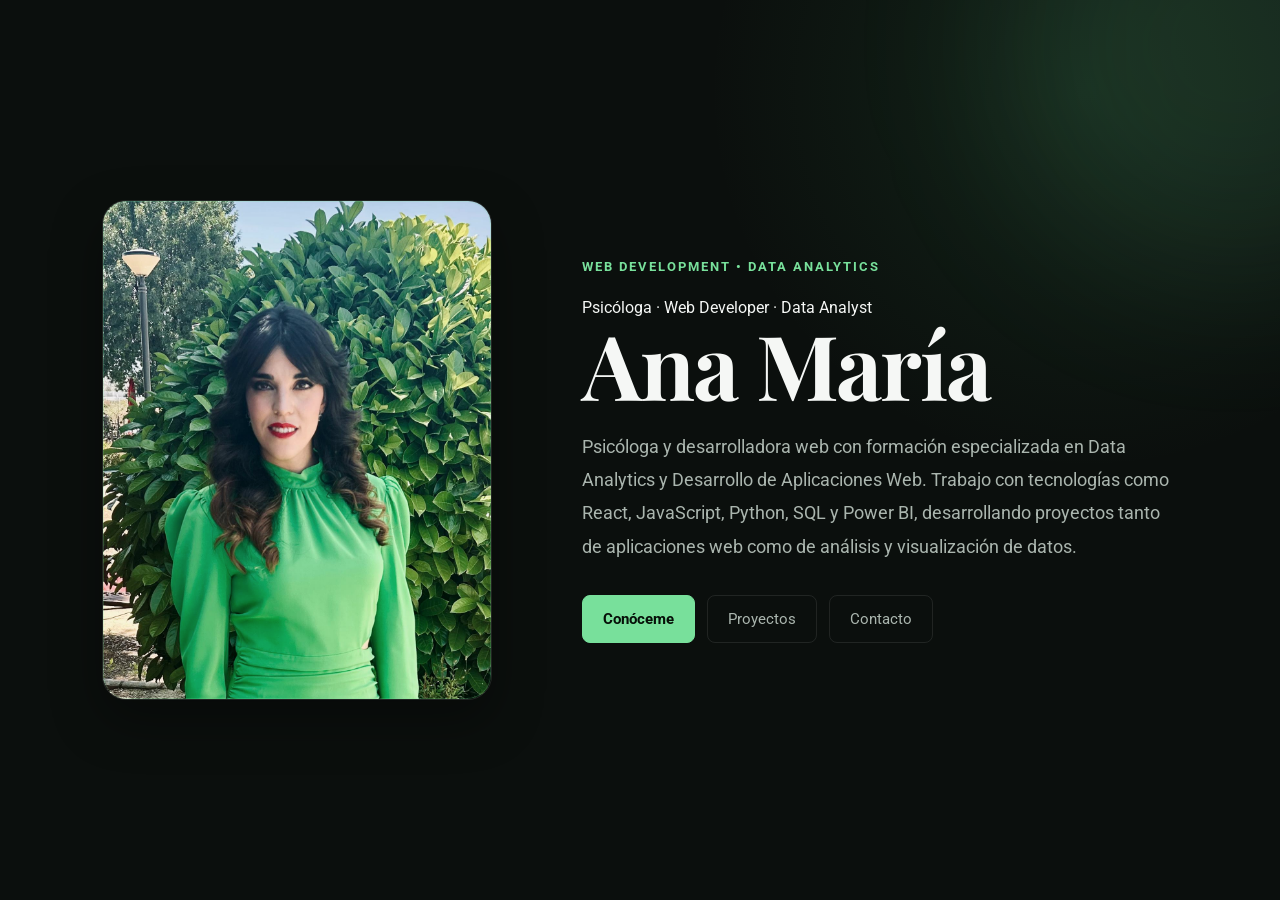
==== commit d6381c76: "Refactor index.html for improved structure and content Updated the HTML structure, including the tit" ====
--- a/index.html
+++ b/index.html
@@ -1,52 +1,83 @@
 <!DOCTYPE html>
 <html lang="es">
-  <head>
-    <meta charset="UTF-8" />
-    <meta name="viewport" content="width=device-width, initial-scale=1.0" />
-    <title><title>Ana María Gutiérrez | Web Developer & Data Analyst </title></title>
 
-    <link rel="preconnect" href="https://fonts.googleapis.com" />
-    <link
-      href="https://fonts.googleapis.com/css2?family=Roboto:wght@400;700&family=Playfair+Display:wght@700&display=swap"
-      rel="stylesheet"
-    />
+<head>
+  <meta charset="UTF-8" />
+  <meta name="viewport" content="width=device-width, initial-scale=1.0" />
 
-    <link
-      rel="stylesheet"
-      href="https://cdnjs.cloudflare.com/ajax/libs/font-awesome/6.5.0/css/all.min.css"
-    />
-    <link rel="stylesheet" href="css/style.css" />
-  </head>
-  <body>
-    <section class="section home">
-      <header>
-        <div class="sub-header">
-          <div class="img-wrapper">
-            <img src="img/yo.jpeg" class="Ana-Maria" />
-          </div>
-          <div class="header-text">
-            <h1>Ana María</h1>
-            <p>
-              <p>
-                Desarrolladora web y profesional de Data Analytics con formación en
-                Desarrollo de Aplicaciones Web. Trabajo con tecnologías como React,
-                JavaScript, Python, SQL y Power BI, desarrollando proyectos tanto de
-                aplicaciones web como de análisis y visualización de datos
-              
-            </p>
+  <title>Portfolio | Ana María Gutiérrez</title>
 
-            <div class="header-buttons">
-             <a href="about.html" class="nav-button">Conóceme</a>
-             <a href="projects.html" class="nav-button">Proyectos</a>
-            <a href="contact.html" class="nav-button">Contacto</a>
-            </div>
+  <link rel="preconnect" href="https://fonts.googleapis.com" />
+
+  <link
+    href="https://fonts.googleapis.com/css2?family=Roboto:wght@400;700&family=Playfair+Display:wght@700&display=swap"
+    rel="stylesheet"
+  />
+
+  <link
+    rel="stylesheet"
+    href="https://cdnjs.cloudflare.com/ajax/libs/font-awesome/6.5.0/css/all.min.css"
+  />
+
+  <link rel="stylesheet" href="css/style.css" />
+</head>
+
+<body>
+
+  <section class="section home">
+
+    <header>
+
+      <div class="sub-header">
+
+        <div class="img-wrapper">
+          <img
+            src="img/yo.jpeg"
+            class="Ana-Maria"
+            alt="Ana María Gutiérrez"
+          />
+        </div>
+
+        <div class="header-text">
+
+          <span class="professional-profile">
+            Psicóloga · Web Developer · Data Analyst
+          </span>
+
+          <h1>Ana María</h1>
+
+          <p>
+            Psicóloga y desarrolladora web con formación especializada en
+            Data Analytics y Desarrollo de Aplicaciones Web. Trabajo con
+            tecnologías como React, JavaScript, Python, SQL y Power BI,
+            desarrollando proyectos tanto de aplicaciones web como de
+            análisis y visualización de datos.
+          </p>
+
+          <div class="header-buttons">
+
+            <a href="about.html" class="nav-button">
+              Conóceme
+            </a>
+
+            <a href="projects.html" class="nav-button">
+              Proyectos
+            </a>
+
+            <a href="contact.html" class="nav-button">
+              Contacto
+            </a>
 
           </div>
+
         </div>
-      </header>
-    </section>
 
-    
+      </div>
 
-    
+    </header>
+
+  </section>
+
+</body>
+
 </html>
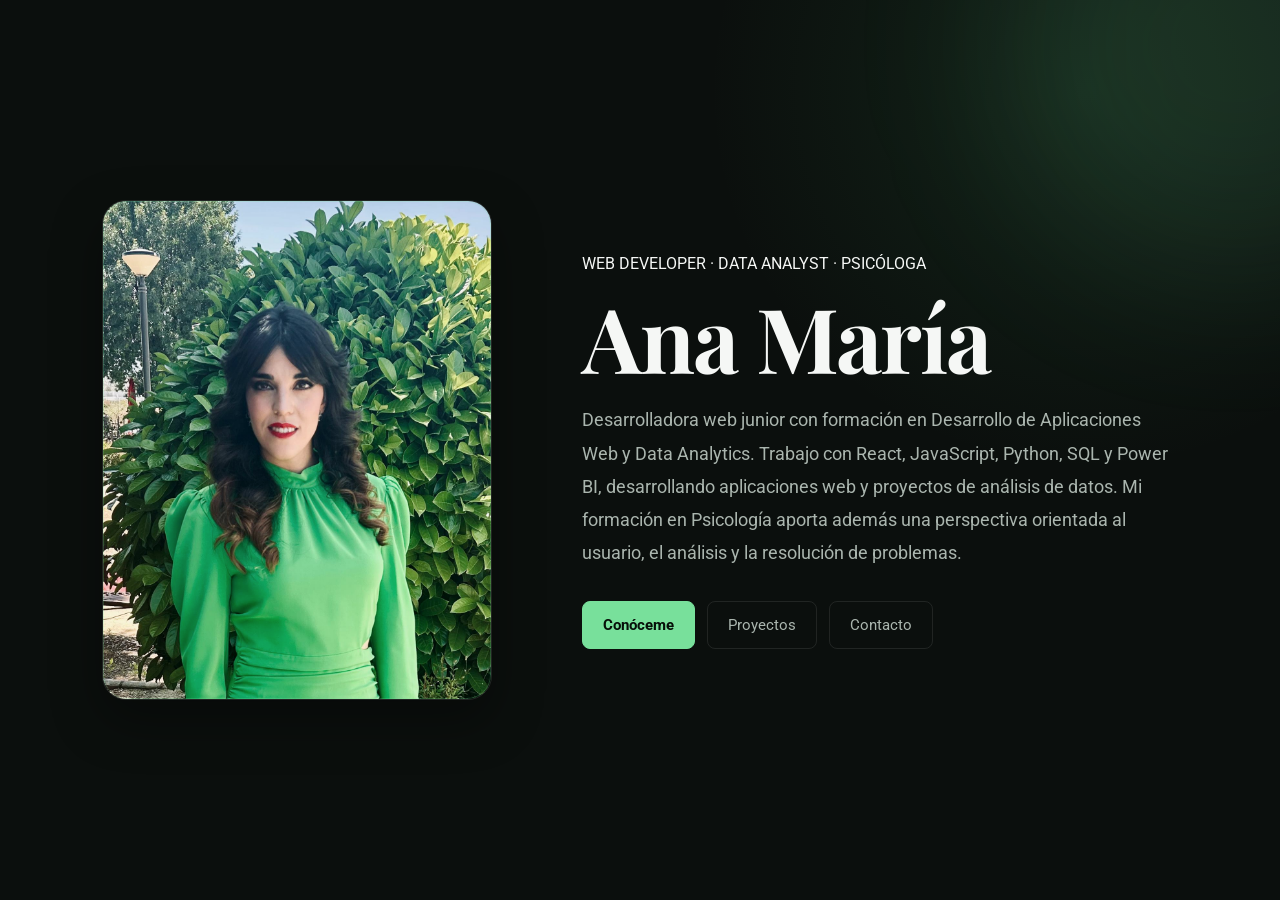
==== commit ebc7951c: "Revise header text and professional description Updated professional profile and description to refl" ====
--- a/index.html
+++ b/index.html
@@ -39,19 +39,21 @@
         </div>
 
         <div class="header-text">
-
+          WEB DEVELOPER · DATA ANALYST · PSICÓLOGA
           <span class="professional-profile">
-            Psicóloga · Web Developer · Data Analyst
+          
           </span>
 
           <h1>Ana María</h1>
 
           <p>
-            Psicóloga y desarrolladora web con formación especializada en
-            Data Analytics y Desarrollo de Aplicaciones Web. Trabajo con
-            tecnologías como React, JavaScript, Python, SQL y Power BI,
-            desarrollando proyectos tanto de aplicaciones web como de
-            análisis y visualización de datos.
+            <p>
+               Desarrolladora web junior con formación en Desarrollo de Aplicaciones
+               Web y Data Analytics. Trabajo con React, JavaScript, Python, SQL y
+               Power BI, desarrollando aplicaciones web y proyectos de análisis de
+               datos. Mi formación en Psicología aporta además una perspectiva
+               orientada al usuario, el análisis y la resolución de problemas.
+   
           </p>
 
           <div class="header-buttons">
--- a/css/style.css
+++ b/css/style.css
@@ -79,7 +79,6 @@
   z-index: 100;
 }
 
-
 .header-buttons {
   display: flex;
 
@@ -93,11 +92,9 @@
   margin-top: 30px;
 }
 
-
 .main-header .header-buttons {
   margin-top: 0;
 }
-
 
 .nav-button {
   display: inline-flex;
@@ -126,7 +123,6 @@
     transform 0.2s ease;
 }
 
-
 .nav-button:hover {
   color: #08100b;
 
@@ -137,6 +133,10 @@
   transform: translateY(-2px);
 }
 
+.nav-button:focus {
+  outline: 3px solid rgba(120, 224, 155, 0.25);
+}
+
 
 /* ================================
    HOME / HERO
@@ -152,7 +152,6 @@
   overflow: hidden;
 }
 
-
 .home::before {
   content: "";
 
@@ -172,7 +171,6 @@
 
   pointer-events: none;
 }
-
 
 .sub-header {
   width: 100%;
@@ -213,7 +211,6 @@
   box-shadow: var(--shadow);
 }
 
-
 .img-wrapper::before {
   content: "";
 
@@ -230,11 +227,9 @@
   pointer-events: none;
 }
 
-
 .img-wrapper::after {
   display: none;
 }
-
 
 .img-wrapper img {
   width: 100%;
@@ -260,21 +255,21 @@
   justify-content: center;
 }
 
-
-.header-text::before {
-  content: "WEB DEVELOPMENT  •  DATA ANALYTICS";
+.professional-profile {
+  display: block;
 
   margin-bottom: 18px;
 
   color: var(--green);
 
-  font-size: 0.8rem;
+  font-size: 0.85rem;
 
   font-weight: 700;
 
-  letter-spacing: 2px;
-}
-
+  letter-spacing: 1.5px;
+
+  text-transform: uppercase;
+}
 
 .sub-header h1 {
   width: auto;
@@ -292,10 +287,7 @@
   color: var(--text);
 
   text-align: left;
-
-  animation: none;
-}
-
+}
 
 .sub-header p {
   max-width: 700px;
@@ -309,10 +301,7 @@
   color: var(--text-soft);
 
   text-align: left;
-
-  animation: none;
-}
-
+}
 
 .header-text .header-buttons {
   justify-content: flex-start;
@@ -320,7 +309,6 @@
   margin-top: 32px;
 }
 
-
 .header-text .nav-button:first-child {
   background: var(--green);
 
@@ -331,9 +319,10 @@
   font-weight: 700;
 }
 
-
 .header-text .nav-button:first-child:hover {
   background: var(--green-dark);
+
+  border-color: var(--green-dark);
 }
 
 
@@ -357,7 +346,6 @@
   text-align: center;
 }
 
-
 .personal-information h2::after,
 .projects h2::after,
 .contact h2::after {
@@ -388,7 +376,6 @@
   margin: auto;
 }
 
-
 .personal-information p {
   display: block;
 
@@ -430,7 +417,6 @@
   border-bottom: 1px solid var(--border);
 }
 
-
 .scroll {
   display: flex;
 
@@ -442,7 +428,6 @@
 
   animation: scroll 28s linear infinite;
 }
-
 
 .scroll img {
   width: 60px;
@@ -464,7 +449,6 @@
     transform 0.2s ease;
 }
 
-
 .scroll img:hover {
   filter: grayscale(0%);
 
@@ -473,7 +457,6 @@
   transform: scale(1.12);
 }
 
-
 @keyframes scroll {
 
   from {
@@ -483,7 +466,6 @@
   to {
     transform: translateX(-50%);
   }
-
 }
 
 
@@ -497,7 +479,6 @@
   margin: auto;
 }
 
-
 .cards {
   display: grid;
 
@@ -507,7 +488,6 @@
 
   margin-top: 55px;
 }
-
 
 .card-game,
 .card-porfolio,
@@ -531,7 +511,6 @@
     box-shadow 0.25s ease;
 }
 
-
 .card-game:hover,
 .card-porfolio:hover,
 .card-web:hover,
@@ -545,7 +524,6 @@
     0 0 25px rgba(120, 224, 155, 0.05);
 }
 
-
 .projects img {
   width: 100%;
 
@@ -563,7 +541,6 @@
     opacity 0.25s ease,
     transform 0.4s ease;
 }
-
 
 .card-game:hover img,
 .card-porfolio:hover img,
@@ -586,7 +563,6 @@
   padding: 30px;
 }
 
-
 .card-game i,
 .card-porfolio i,
 .card-web i,
@@ -610,7 +586,6 @@
   font-size: 1.3rem;
 }
 
-
 .information-game h3,
 .information-porfolio h3,
 .information-web h3,
@@ -626,7 +601,6 @@
   text-align: left;
 }
 
-
 .information-game p,
 .information-porfolio p,
 .information-web p,
@@ -643,20 +617,35 @@
 }
 
 
-.information-game a,
-.information-porfolio a,
-.information-web a,
-.information-powerbi a {
+/* ================================
+   PROJECT LINKS
+================================ */
+
+.project-links {
+  display: flex;
+
+  flex-wrap: wrap;
+
+  gap: 12px;
+
+  margin-top: 20px;
+}
+
+.project-links a {
   display: inline-flex;
 
   align-items: center;
   justify-content: center;
 
-  padding: 10px 18px;
+  gap: 8px;
+
+  padding: 11px 18px;
 
   border: 1px solid var(--green);
 
   border-radius: 8px;
+
+  background: transparent;
 
   color: var(--green);
 
@@ -672,11 +661,22 @@
     transform 0.2s ease;
 }
 
-
-.information-game a:hover,
-.information-porfolio a:hover,
-.information-web a:hover,
-.information-powerbi a:hover {
+.project-links a i {
+  width: auto;
+  height: auto;
+
+  margin: 0;
+
+  padding: 0;
+
+  background: transparent;
+
+  color: inherit;
+
+  font-size: 1rem;
+}
+
+.project-links a:hover {
   background: var(--green);
 
   color: #071009;
@@ -702,7 +702,6 @@
   text-align: center;
 }
 
-
 .contacts-links {
   width: 100%;
 
@@ -716,7 +715,6 @@
 
   margin-top: 10px;
 }
-
 
 .contacts-links a {
   min-height: 110px;
@@ -748,14 +746,12 @@
     color 0.2s ease;
 }
 
-
 .contacts-links a i {
   color: var(--green);
 
   font-size: 1.5rem;
 }
 
-
 .contacts-links a:hover {
   border-color: var(--green);
 
@@ -766,7 +762,7 @@
 
 
 /* ================================
-   RESPONSIVE
+   RESPONSIVE - TABLET
 ================================ */
 
 @media (max-width: 950px) {
@@ -795,7 +791,7 @@
     align-items: center;
   }
 
-  .header-text::before {
+  .professional-profile {
     text-align: center;
   }
 
@@ -815,9 +811,12 @@
   .projects img {
     height: 230px;
   }
-
-}
-
+}
+
+
+/* ================================
+   RESPONSIVE - MOBILE
+================================ */
 
 @media (max-width: 650px) {
 
@@ -843,6 +842,12 @@
     max-width: 270px;
 
     height: 350px;
+  }
+
+  .professional-profile {
+    font-size: 0.72rem;
+
+    letter-spacing: 1px;
   }
 
   .sub-header h1 {
@@ -874,4 +879,11 @@
     grid-template-columns: 1fr;
   }
 
-}
+  .project-links {
+    flex-direction: column;
+  }
+
+  .project-links a {
+    width: 100%;
+  }
+}
